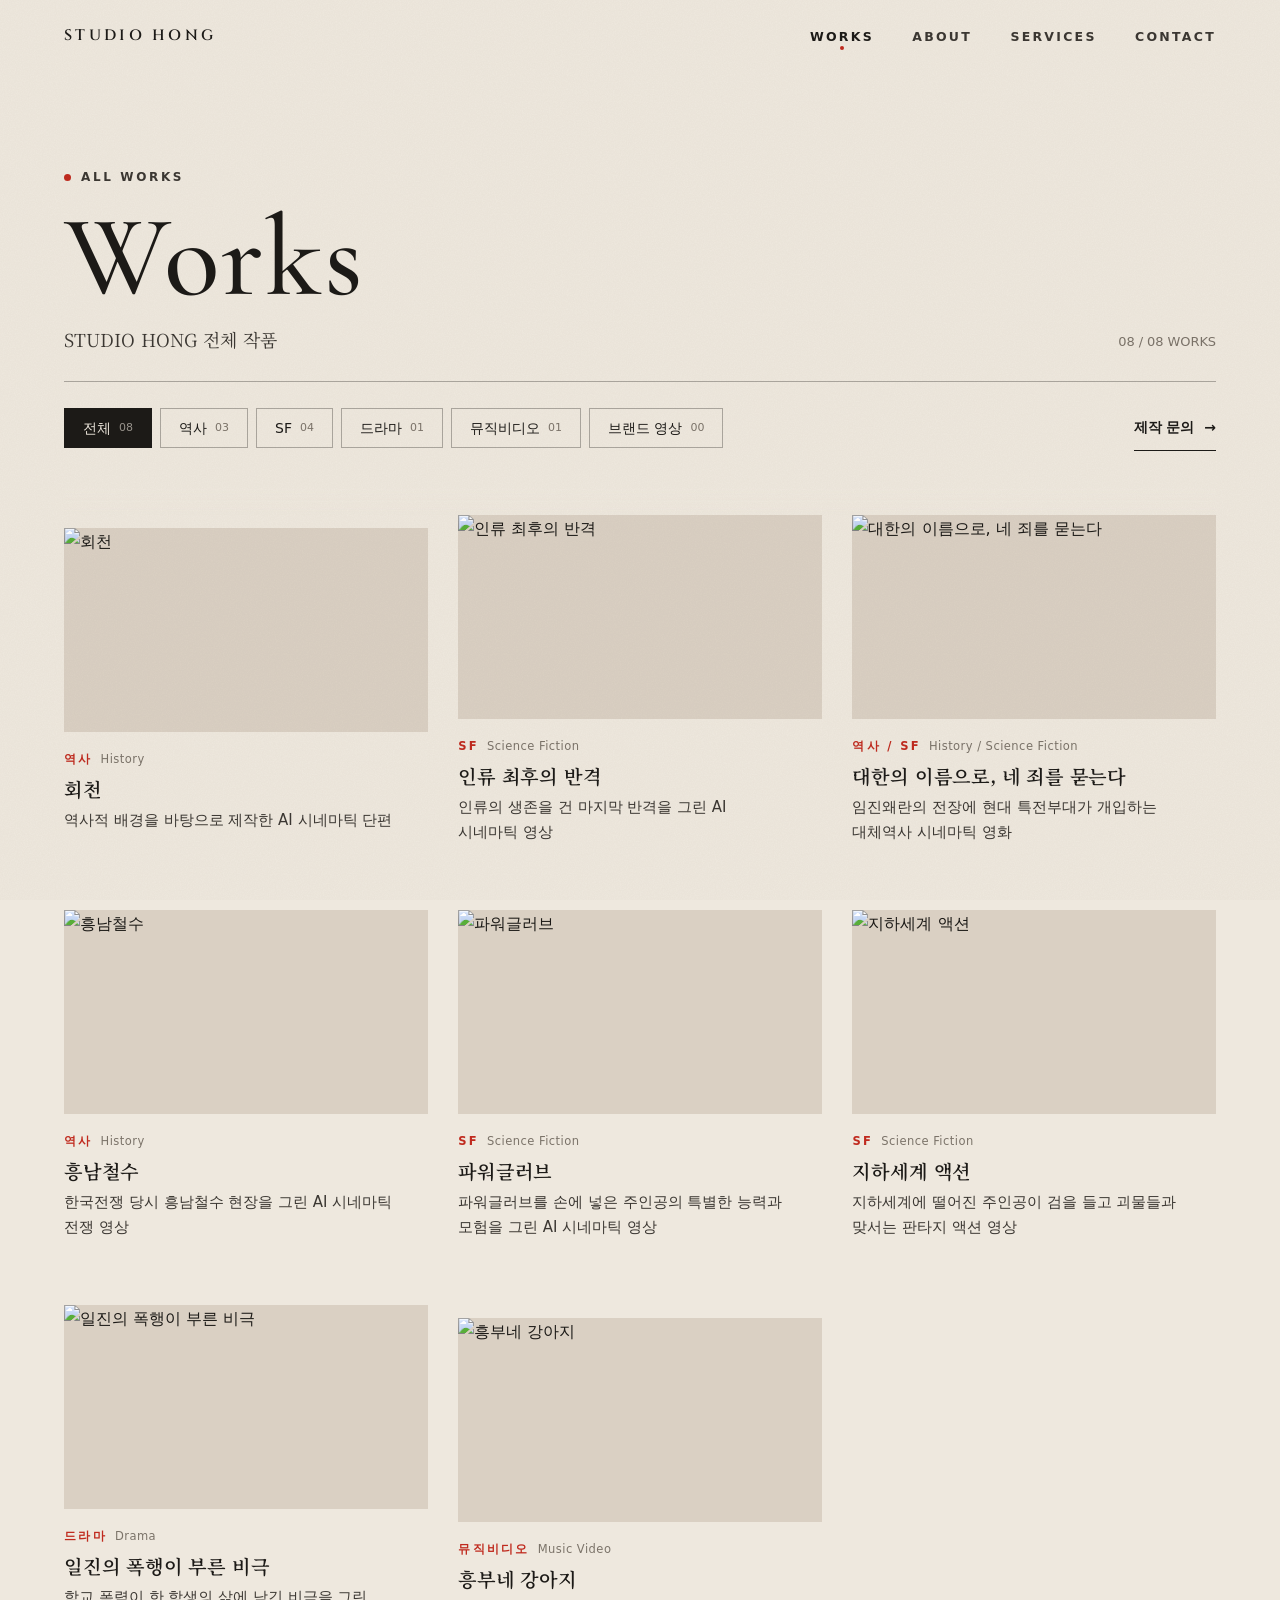
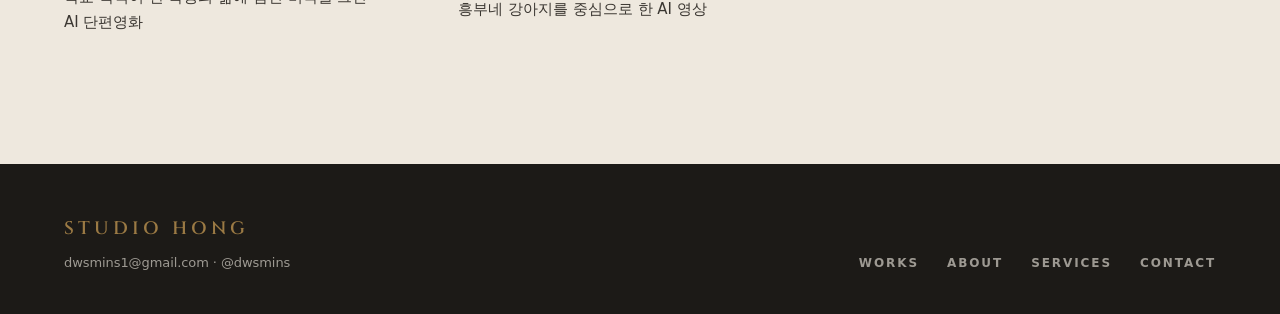
==== works.html @ 380b3703 "STUDIO HONG — AI cinematic film studio site" ====
<!doctype html>
<html lang="ko">
<head>
<meta charset="utf-8">
<meta name="viewport" content="width=device-width, initial-scale=1, viewport-fit=cover">
<title>WORKS — STUDIO HONG</title>
<meta name="theme-color" content="#EEE8DE">
<link rel="stylesheet" href="styles.css">
<style>
  .works-page { padding: calc(var(--nav-h) + clamp(48px, 7vw, 96px)) 0 clamp(80px, 10vw, 160px); }
  .wp-top { display: flex; justify-content: space-between; align-items: flex-end; gap: 24px; flex-wrap: wrap; padding-bottom: 28px; border-bottom: 1px solid var(--line-strong); }
  .wp-top .sec-title { font-size: clamp(56px, 9vw, 140px); }
  .wp-count { font-size: 13px; color: var(--muted); font-variant-numeric: tabular-nums; }
  .wp-bar { display: flex; justify-content: space-between; align-items: center; gap: 16px; flex-wrap: wrap; padding: 24px 0 clamp(36px, 5vw, 64px); position: sticky; top: var(--nav-h); z-index: 5; background: linear-gradient(var(--paper) 80%, rgba(238,232,222,0)); }
  .wp-grid { display: grid; grid-template-columns: repeat(3, minmax(0, 1fr)); gap: clamp(44px, 5vw, 64px) clamp(18px, 2.4vw, 32px); }
  .wp-grid .work-title { font-size: clamp(18px, 1.5vw, 22px); }
  .wp-empty { grid-column: 1 / -1; padding: 80px 0; text-align: center; color: var(--muted); border: 1px dashed var(--line-strong); }
  @media (max-width: 1080px) { .wp-grid { grid-template-columns: repeat(2, minmax(0, 1fr)); } }
  @media (max-width: 640px) {
    .wp-grid { grid-template-columns: 1fr; }
    .wp-bar { margin: 0 calc(var(--pad) * -1); padding-left: var(--pad); padding-right: var(--pad); }
    .filters { flex-wrap: nowrap; overflow-x: auto; scrollbar-width: none; margin-right: calc(var(--pad) * -1); padding-right: var(--pad); }
    .filters::-webkit-scrollbar { display: none; }
    .filter { flex: none; }
  }
</style>
</head>
<body>

<header class="nav scrolled">
  <div class="wrap">
    <a href="index.html" class="wordmark" aria-label="STUDIO HONG 홈">STUDIO HONG</a>
    <nav aria-label="주 메뉴">
      <ul class="nav-links">
        <li><a href="works.html" aria-current="page">WORKS</a></li>
        <li><a href="index.html#about">ABOUT</a></li>
        <li><a href="index.html#services">SERVICES</a></li>
        <li><a href="index.html#contact">CONTACT</a></li>
      </ul>
    </nav>
    <button class="nav-toggle" aria-label="메뉴 열기" aria-expanded="false"><span></span><span></span></button>
  </div>
</header>
<div class="mobile-menu">
  <a href="works.html">WORKS <small>작품</small></a>
  <a href="index.html#about">ABOUT <small>소개</small></a>
  <a href="index.html#services">SERVICES <small>제작 분야</small></a>
  <a href="index.html#contact">CONTACT <small>문의</small></a>
</div>

<main class="works-page" data-screen-label="Works Archive">
  <div class="wrap">
    <div class="wp-top">
      <div>
        <div class="eyebrow">All Works</div>
        <h1 class="sec-title">Works<span class="ko">STUDIO HONG 전체 작품</span></h1>
      </div>
      <div class="wp-count" id="count"></div>
    </div>
    <div class="wp-bar">
      <div class="filters" id="filters" role="group" aria-label="장르 분류"></div>
      <a href="index.html#contact" class="link-arrow">제작 문의 <span class="arr">→</span></a>
    </div>
    <div class="wp-grid" id="grid"></div>
  </div>
</main>

<footer class="footer">
  <div class="wrap">
    <div>
      <div class="wordmark">STUDIO HONG</div>
      <p style="margin-top:14px"><a href="mailto:dwsmins1@gmail.com">dwsmins1@gmail.com</a> · <a href="https://www.instagram.com/dwsmins/" target="_blank" rel="noopener">@dwsmins</a></p>
    </div>
    <nav><a href="works.html">WORKS</a><a href="index.html#about">ABOUT</a><a href="index.html#services">SERVICES</a><a href="index.html#contact">CONTACT</a></nav>
  </div>
</footer>

<script src="works-data.js"></script>
<script src="site.js"></script>
<script>
(function () {
  const { WORKS, GENRES, workCard, esc, hasGenre } = window.StudioHong;
  const valid = GENRES.map((g) => g.key);
  let current = new URLSearchParams(location.search).get('genre');
  if (!valid.includes(current)) current = 'all';

  const filters = document.getElementById('filters');
  filters.innerHTML = GENRES.map((g) => {
    const n = g.key === 'all' ? WORKS.length : WORKS.filter((w) => hasGenre(w, g.key)).length;
    return `<button class="filter" data-g="${g.key}">${esc(g.ko)} <small>${String(n).padStart(2, '0')}</small></button>`;
  }).join('');

  function render() {
    filters.querySelectorAll('.filter').forEach((b) => b.setAttribute('aria-pressed', b.dataset.g === current));
    const list = WORKS.map((w, i) => ({ w, i })).filter((x) => current === 'all' || hasGenre(x.w, current));
    document.getElementById('grid').innerHTML = list.length
      ? list.map((x) => workCard(x.w, x.i)).join('')
      : `<div class="wp-empty">이 분류의 작품은 준비 중입니다.</div>`;
    document.getElementById('count').textContent = `${String(list.length).padStart(2, '0')} / ${String(WORKS.length).padStart(2, '0')} WORKS`;
  }

  filters.addEventListener('click', (e) => {
    const b = e.target.closest('.filter'); if (!b) return;
    current = b.dataset.g;
    const url = new URL(location.href);
    current === 'all' ? url.searchParams.delete('genre') : url.searchParams.set('genre', current);
    history.replaceState(null, '', url);
    render();
  });
  render();
})();
</script>
</body>
</html>
---- styles.css ----
/* STUDIO HONG — shared styles */
@import url('https://fonts.googleapis.com/css2?family=Cinzel:wght@500;600&family=Cormorant+Garamond:ital,wght@0,500;0,600;1,500&family=Noto+Serif+KR:wght@400;600;700&display=swap');
@import url('https://cdn.jsdelivr.net/gh/orioncactus/pretendard@v1.3.9/dist/web/static/pretendard.min.css');

:root {
  --paper-hero: #D2C8BC;   /* 로고 영상 배경색과 동일 */
  --paper: #EEE8DE;
  --paper-2: #E5DDD1;
  --paper-3: #DAD0C3;
  --ink: #1C1A17;
  --ink-2: #3B3732;
  --muted: #7B7369;
  --line: rgba(28, 26, 23, .14);
  --line-strong: rgba(28, 26, 23, .32);
  --red: #C02A1E;          /* 다홍 포인트 */
  --red-deep: #9E2117;
  --gold: #9B7A44;         /* 로고·작은 강조에만 */
  --serif-ko: 'Noto Serif KR', serif;
  --serif-en: 'Cormorant Garamond', 'Noto Serif KR', serif;
  --wordmark: 'Cinzel', 'Cormorant Garamond', serif;
  --sans: 'Pretendard', system-ui, sans-serif;
  --pad: clamp(20px, 5vw, 72px);
  --max: 1440px;
  --nav-h: 72px;
}

* { box-sizing: border-box; margin: 0; padding: 0; }
html { scroll-behavior: smooth; scroll-padding-top: var(--nav-h); -webkit-text-size-adjust: 100%; }
body {
  background: var(--paper);
  color: var(--ink);
  font-family: var(--sans);
  font-size: 16px;
  line-height: 1.7;
  letter-spacing: -0.005em;
  word-break: keep-all;
  -webkit-font-smoothing: antialiased;
}
img, video { display: block; max-width: 100%; }
a { color: inherit; text-decoration: none; }
button { font: inherit; color: inherit; background: none; border: 0; cursor: pointer; }
::selection { background: var(--red); color: var(--paper); }

/* subtle hanji grain over everything */
body::after {
  content: ''; position: fixed; inset: 0; pointer-events: none; z-index: 200;
  opacity: .35; mix-blend-mode: multiply;
  background-image: url("data:image/svg+xml,%3Csvg xmlns='http://www.w3.org/2000/svg' width='220' height='220'%3E%3Cfilter id='n'%3E%3CfeTurbulence type='fractalNoise' baseFrequency='.85' numOctaves='3' stitchTiles='stitch'/%3E%3CfeColorMatrix values='0 0 0 0 0.45 0 0 0 0 0.4 0 0 0 0 0.34 0 0 0 .22 0'/%3E%3C/filter%3E%3Crect width='100%25' height='100%25' filter='url(%23n)'/%3E%3C/svg%3E");
}

.wrap { max-width: var(--max); margin: 0 auto; padding: 0 var(--pad); }

/* ---------- Wordmark ---------- */
.wordmark {
  font-family: var(--wordmark); font-weight: 600;
  letter-spacing: .22em; font-size: 15px; line-height: 1;
  color: var(--ink); white-space: nowrap;
}
.wordmark.gold { color: var(--gold); }

/* ---------- Navigation ---------- */
.nav {
  position: fixed; inset: 0 0 auto 0; z-index: 100; height: var(--nav-h);
  display: flex; align-items: center;
  transition: background .35s ease, border-color .35s ease;
  border-bottom: 1px solid transparent;
}
.nav.scrolled {
  background: rgba(238, 232, 222, .88);
  -webkit-backdrop-filter: blur(12px); backdrop-filter: blur(12px);
  border-bottom-color: var(--line);
}
.nav .wrap { width: 100%; display: flex; align-items: center; justify-content: space-between; }
.nav-links { display: flex; gap: clamp(24px, 3vw, 48px); list-style: none; }
.nav-links a {
  font-size: 12.5px; font-weight: 600; letter-spacing: .18em;
  position: relative; padding: 6px 0; color: var(--ink-2);
}
.nav-links a::after {
  content: ''; position: absolute; left: 50%; bottom: 0; width: 4px; height: 4px; border-radius: 50%;
  background: var(--red); transform: translateX(-50%) scale(0); transition: transform .25s ease;
}
.nav-links a:hover, .nav-links a[aria-current="page"] { color: var(--ink); }
.nav-links a:hover::after, .nav-links a[aria-current="page"]::after { transform: translateX(-50%) scale(1); }

.nav-toggle { display: none; width: 44px; height: 44px; margin-right: -10px; position: relative; }
.nav-toggle span { position: absolute; left: 11px; right: 11px; height: 1.5px; background: var(--ink); transition: transform .3s ease, top .3s ease; }
.nav-toggle span:nth-child(1) { top: 18px; }
.nav-toggle span:nth-child(2) { top: 25px; }
.nav-open .nav-toggle span:nth-child(1) { top: 21.5px; transform: rotate(45deg); }
.nav-open .nav-toggle span:nth-child(2) { top: 21.5px; transform: rotate(-45deg); }

.mobile-menu {
  position: fixed; inset: 0; z-index: 90; background: var(--paper);
  display: flex; flex-direction: column; justify-content: center; padding: 0 var(--pad);
  opacity: 0; visibility: hidden; transition: opacity .3s ease, visibility .3s;
}
.nav-open .mobile-menu { opacity: 1; visibility: visible; }
.mobile-menu a {
  font-family: var(--serif-en); font-size: 44px; font-weight: 500; letter-spacing: .06em;
  padding: 10px 0; border-bottom: 1px solid var(--line); display: flex; justify-content: space-between; align-items: baseline;
}
.mobile-menu a small { font-family: var(--sans); font-size: 13px; color: var(--muted); letter-spacing: 0; }
.mobile-menu .mm-foot { margin-top: 40px; font-size: 14px; color: var(--muted); display: grid; gap: 4px; }

@media (max-width: 760px) {
  :root { --nav-h: 60px; }
  .nav-links { display: none; }
  .nav-toggle { display: block; }
  .wordmark { font-size: 13px; }
}

/* ---------- Buttons ---------- */
.btn {
  display: inline-flex; align-items: center; justify-content: center; gap: 12px;
  height: 52px; padding: 0 28px; font-size: 15px; font-weight: 600; letter-spacing: .01em;
  border: 1px solid var(--ink); transition: background .25s ease, color .25s ease, border-color .25s ease;
  white-space: nowrap;
}
.btn .arr { display: inline-block; transition: transform .25s ease; font-family: var(--sans); }
.btn:hover .arr { transform: translateX(4px); }
.btn-primary { background: var(--ink); color: var(--paper); }
.btn-primary:hover { background: var(--red); border-color: var(--red); }
.btn-ghost { color: var(--ink); background: transparent; }
.btn-ghost:hover { background: var(--ink); color: var(--paper); }

/* ---------- Section heads ---------- */
.eyebrow {
  display: inline-flex; align-items: center; gap: 10px;
  font-size: 12px; font-weight: 600; letter-spacing: .22em; color: var(--ink-2); text-transform: uppercase;
}
.eyebrow::before { content: ''; width: 7px; height: 7px; border-radius: 50%; background: var(--red); }
.sec-head {
  display: flex; align-items: flex-end; justify-content: space-between; gap: 24px; flex-wrap: wrap;
  padding-bottom: 28px; border-bottom: 1px solid var(--line-strong); margin-bottom: clamp(28px, 4vw, 48px);
}
.sec-title {
  font-family: var(--serif-en); font-weight: 500; font-size: clamp(44px, 6.4vw, 92px);
  line-height: .95; letter-spacing: .01em; margin-top: 14px;
}
.sec-title .ko { display: block; font-family: var(--serif-ko); font-size: clamp(16px, 1.4vw, 19px); font-weight: 400; letter-spacing: 0; color: var(--ink-2); margin-top: 14px; line-height: 1.5; }
.link-arrow {
  display: inline-flex; align-items: center; gap: 10px; font-size: 14px; font-weight: 600;
  padding: 10px 0; border-bottom: 1px solid var(--ink); white-space: nowrap;
}
.link-arrow:hover { color: var(--red); border-color: var(--red); }
.link-arrow .arr { transition: transform .25s ease; }
.link-arrow:hover .arr { transform: translateX(4px); }

/* ---------- Work cards ---------- */
.work { display: block; text-align: left; width: 100%; cursor: pointer; }
.work-thumb {
  position: relative; aspect-ratio: 16 / 9; overflow: hidden; background: var(--paper-3);
}
.work-thumb img { width: 100%; height: 100%; object-fit: cover; transition: transform .8s cubic-bezier(.2,.7,.2,1), filter .4s ease; }
.work:hover .work-thumb img { transform: scale(1.03); }
.work-thumb::after {
  content: ''; position: absolute; inset: 0; background: linear-gradient(to top, rgba(20,18,15,.35), transparent 45%);
  opacity: 0; transition: opacity .4s ease;
}
.work:hover .work-thumb::after { opacity: 1; }
.play {
  position: absolute; left: 20px; bottom: 20px; z-index: 2;
  display: inline-flex; align-items: center; gap: 10px; height: 40px; padding: 0 16px 0 12px;
  background: var(--paper); color: var(--ink); font-size: 12px; font-weight: 700; letter-spacing: .14em;
  opacity: 0; transform: translateY(6px); transition: opacity .3s ease, transform .3s ease;
}
.play i { width: 0; height: 0; border-left: 9px solid var(--red); border-top: 6px solid transparent; border-bottom: 6px solid transparent; }
.work:hover .play, .work:focus-visible .play { opacity: 1; transform: none; }
@media (hover: none) { .play { opacity: 1; transform: none; } }

/* placeholder thumbnail (자료 미입력) */
.thumb-empty {
  position: absolute; inset: 0; display: flex; flex-direction: column; align-items: center; justify-content: center; gap: 10px;
  background:
    repeating-linear-gradient(135deg, rgba(28,26,23,.045) 0 1px, transparent 1px 14px),
    var(--paper-2);
  color: var(--muted); font-family: ui-monospace, 'SFMono-Regular', Menlo, monospace; font-size: 12px; letter-spacing: .04em; text-align: center; padding: 16px;
  border: 1px dashed var(--line-strong);
}
.thumb-empty b { font-family: var(--serif-en); font-weight: 500; font-size: clamp(28px, 3vw, 44px); color: rgba(28,26,23,.18); letter-spacing: .12em; font-style: italic; }

.work-meta { display: grid; grid-template-columns: 1fr auto; gap: 6px 20px; padding-top: 18px; }
.work-genre { font-size: 11.5px; font-weight: 700; letter-spacing: .2em; color: var(--red); text-transform: uppercase; }
.work-genre span { color: var(--muted); font-weight: 500; letter-spacing: .04em; margin-left: 8px; text-transform: none; }
.work-genre.tbd-genre { color: var(--muted); font-weight: 500; letter-spacing: .02em; border-bottom: 1px dashed var(--line-strong); justify-self: start; }
.work-genre.tbd-genre::before { content: '✎ '; }
.work-info { font-size: 12.5px; color: var(--muted); font-variant-numeric: tabular-nums; text-align: right; }
.work-title { grid-column: 1 / -1; font-family: var(--serif-ko); font-weight: 600; font-size: clamp(20px, 1.8vw, 26px); line-height: 1.35; letter-spacing: -.01em; }
.work-desc { grid-column: 1 / -1; font-size: 15px; color: var(--ink-2); max-width: 60ch; text-wrap: pretty; }
.tbd { color: var(--muted); font-weight: 400; }
.tbd::before { content: '✎ '; font-size: .8em; }
.work-title.tbd { font-family: var(--sans); font-weight: 500; font-size: 17px; border-bottom: 1px dashed var(--line-strong); justify-self: start; }

.work.lead .work-thumb { aspect-ratio: 2.39 / 1; }
.work.lead .work-title { font-size: clamp(26px, 3vw, 40px); }
@media (max-width: 760px) { .work.lead .work-thumb { aspect-ratio: 16 / 9; } }

/* ---------- Genre filter ---------- */
.filters { display: flex; flex-wrap: wrap; gap: 8px; }
.filter {
  height: 40px; padding: 0 18px; border: 1px solid var(--line-strong); font-size: 14px; font-weight: 500;
  display: inline-flex; align-items: center; gap: 8px; transition: all .2s ease; background: transparent;
}
.filter small { font-size: 11px; color: var(--muted); font-variant-numeric: tabular-nums; }
.filter:hover { border-color: var(--ink); }
.filter[aria-pressed="true"] { background: var(--ink); color: var(--paper); border-color: var(--ink); }
.filter[aria-pressed="true"] small { color: rgba(238,232,222,.6); }

/* ---------- Video modal ---------- */
.modal {
  position: fixed; inset: 0; z-index: 300; background: rgba(20, 18, 15, .92);
  display: flex; align-items: center; justify-content: center; padding: var(--pad);
  opacity: 0; visibility: hidden; transition: opacity .3s ease, visibility .3s;
}
.modal.open { opacity: 1; visibility: visible; }
.modal-inner { width: min(1280px, 100%); }
.modal-frame { position: relative; aspect-ratio: 16 / 9; background: #000; }
.modal-frame iframe { position: absolute; inset: 0; width: 100%; height: 100%; border: 0; }
.modal-cap { display: flex; justify-content: space-between; gap: 20px; color: var(--paper); padding-top: 16px; font-size: 14px; }
.modal-cap .work-genre { color: #E0574A; }
.modal-cap a { color: rgba(238,232,222,.7); border-bottom: 1px solid rgba(238,232,222,.3); }
.modal-close {
  position: absolute; top: 16px; right: 16px; width: 48px; height: 48px; color: var(--paper);
  font-size: 28px; line-height: 1; font-weight: 300;
}

/* ---------- Footer ---------- */
.footer { background: var(--ink); color: rgba(238,232,222,.62); padding: 56px 0 40px; font-size: 13px; }
.footer .wrap { display: flex; justify-content: space-between; align-items: flex-end; gap: 24px; flex-wrap: wrap; }
.footer .wordmark { color: var(--gold); font-size: 18px; }
.footer nav { display: flex; gap: 28px; letter-spacing: .16em; font-weight: 600; font-size: 12px; }
.footer nav a:hover { color: var(--paper); }

.reveal { opacity: 0; transform: translateY(16px); transition: opacity .8s ease, transform .8s ease; }
.reveal.in { opacity: 1; transform: none; }
@media (prefers-reduced-motion: reduce) {
  html { scroll-behavior: auto; }
  .reveal { opacity: 1; transform: none; transition: none; }
  * { transition-duration: .01ms !important; }
}
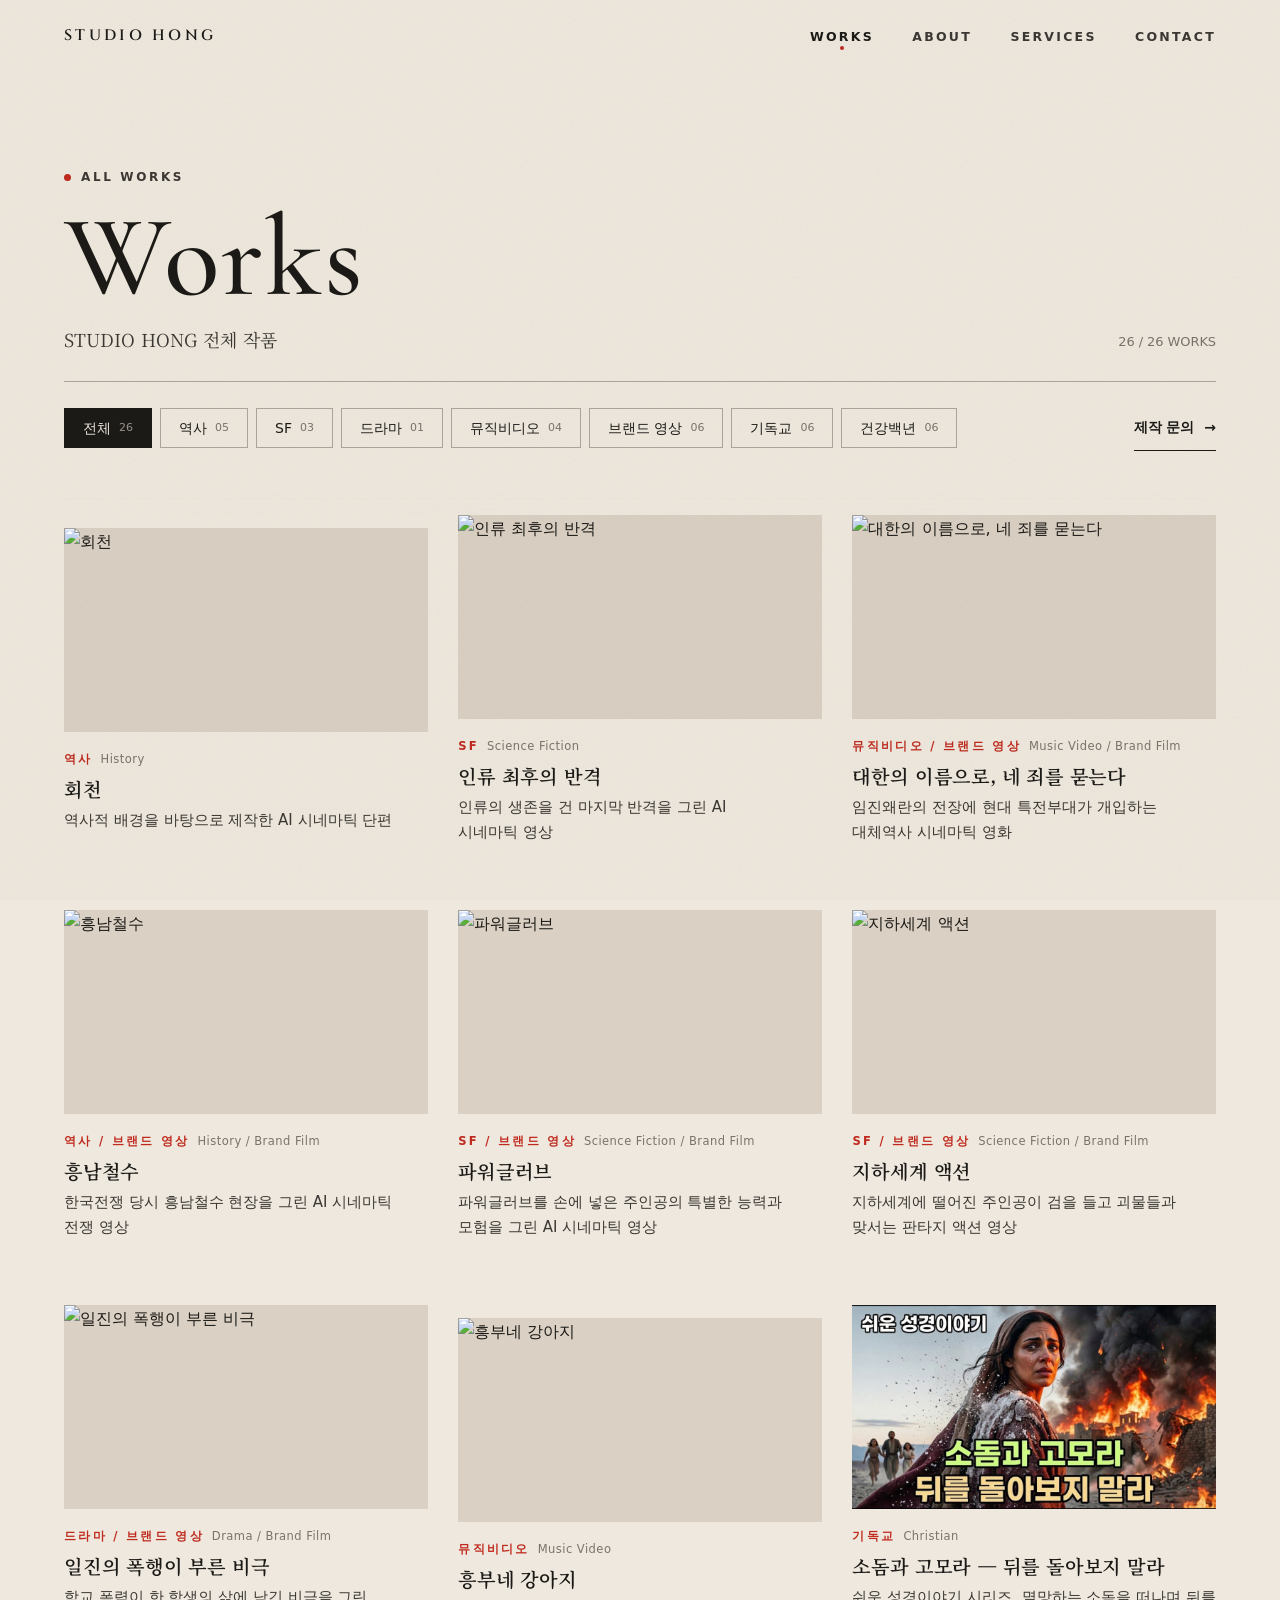
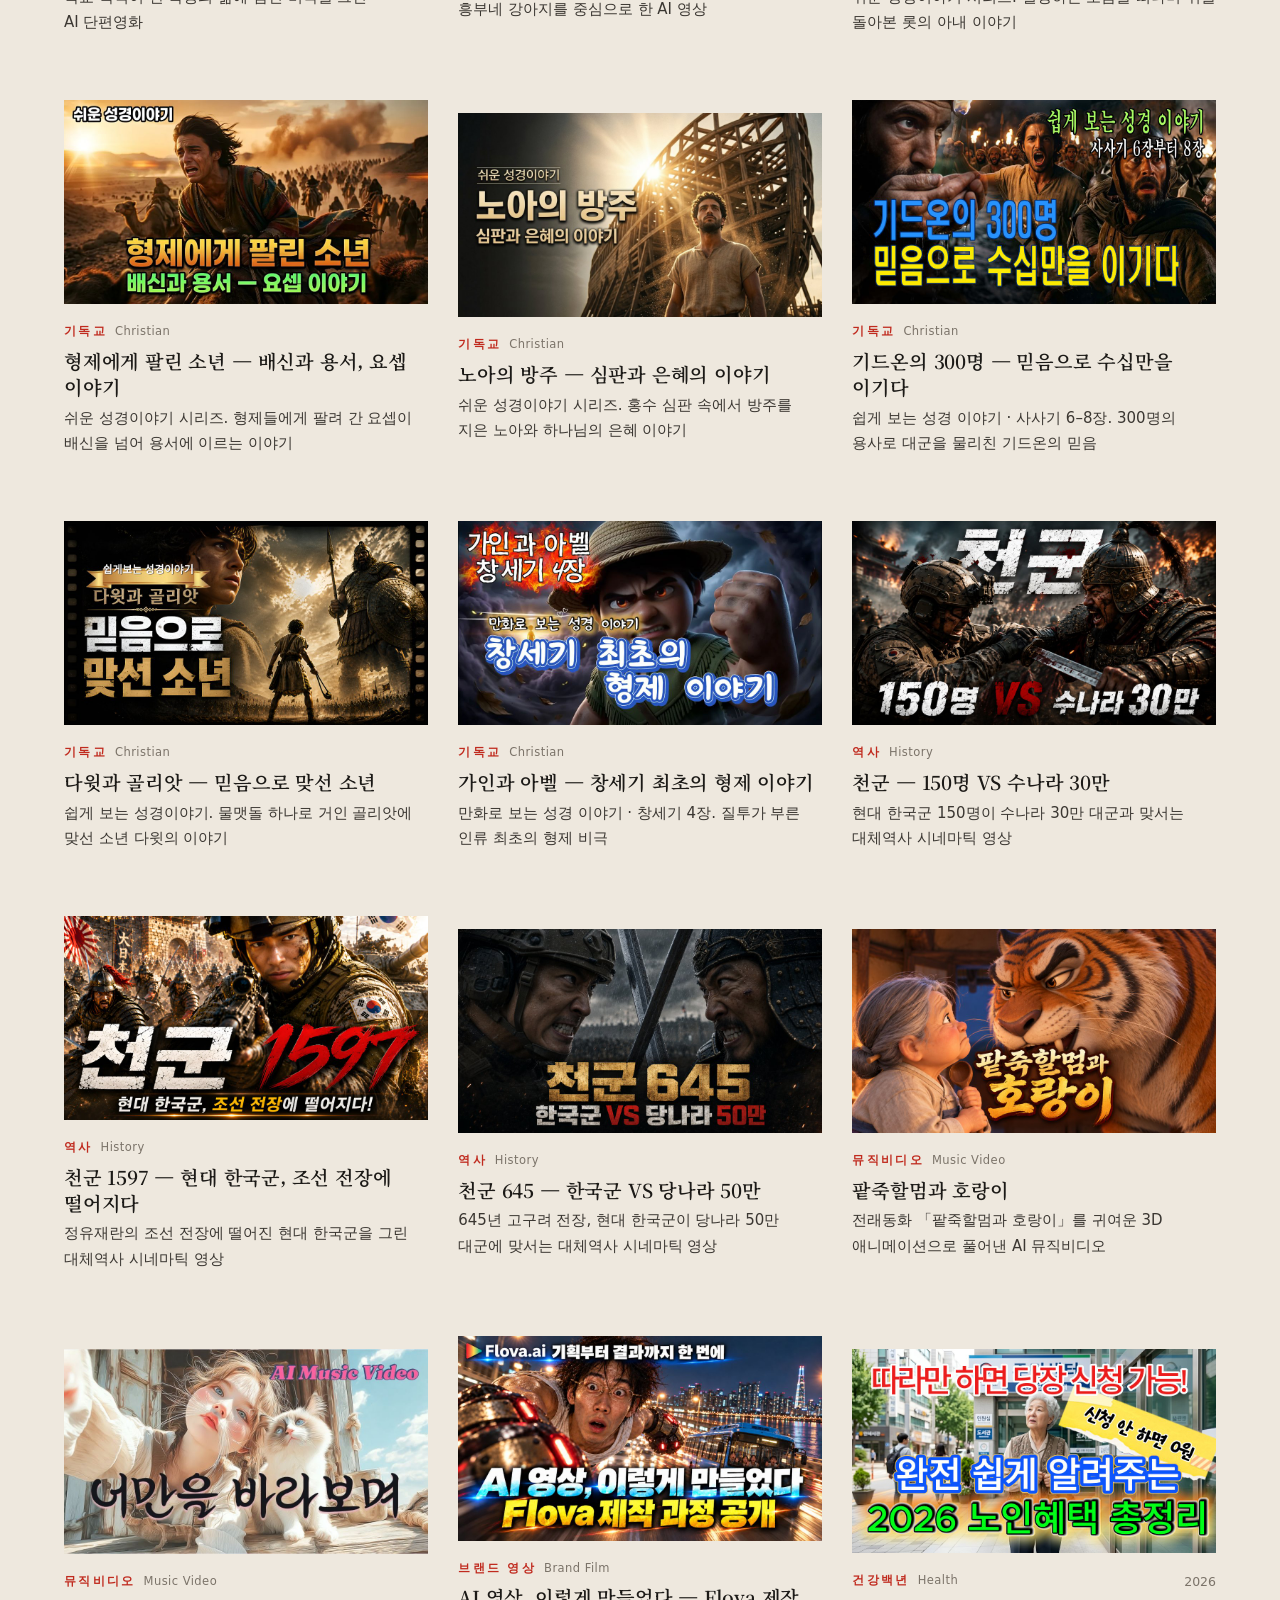
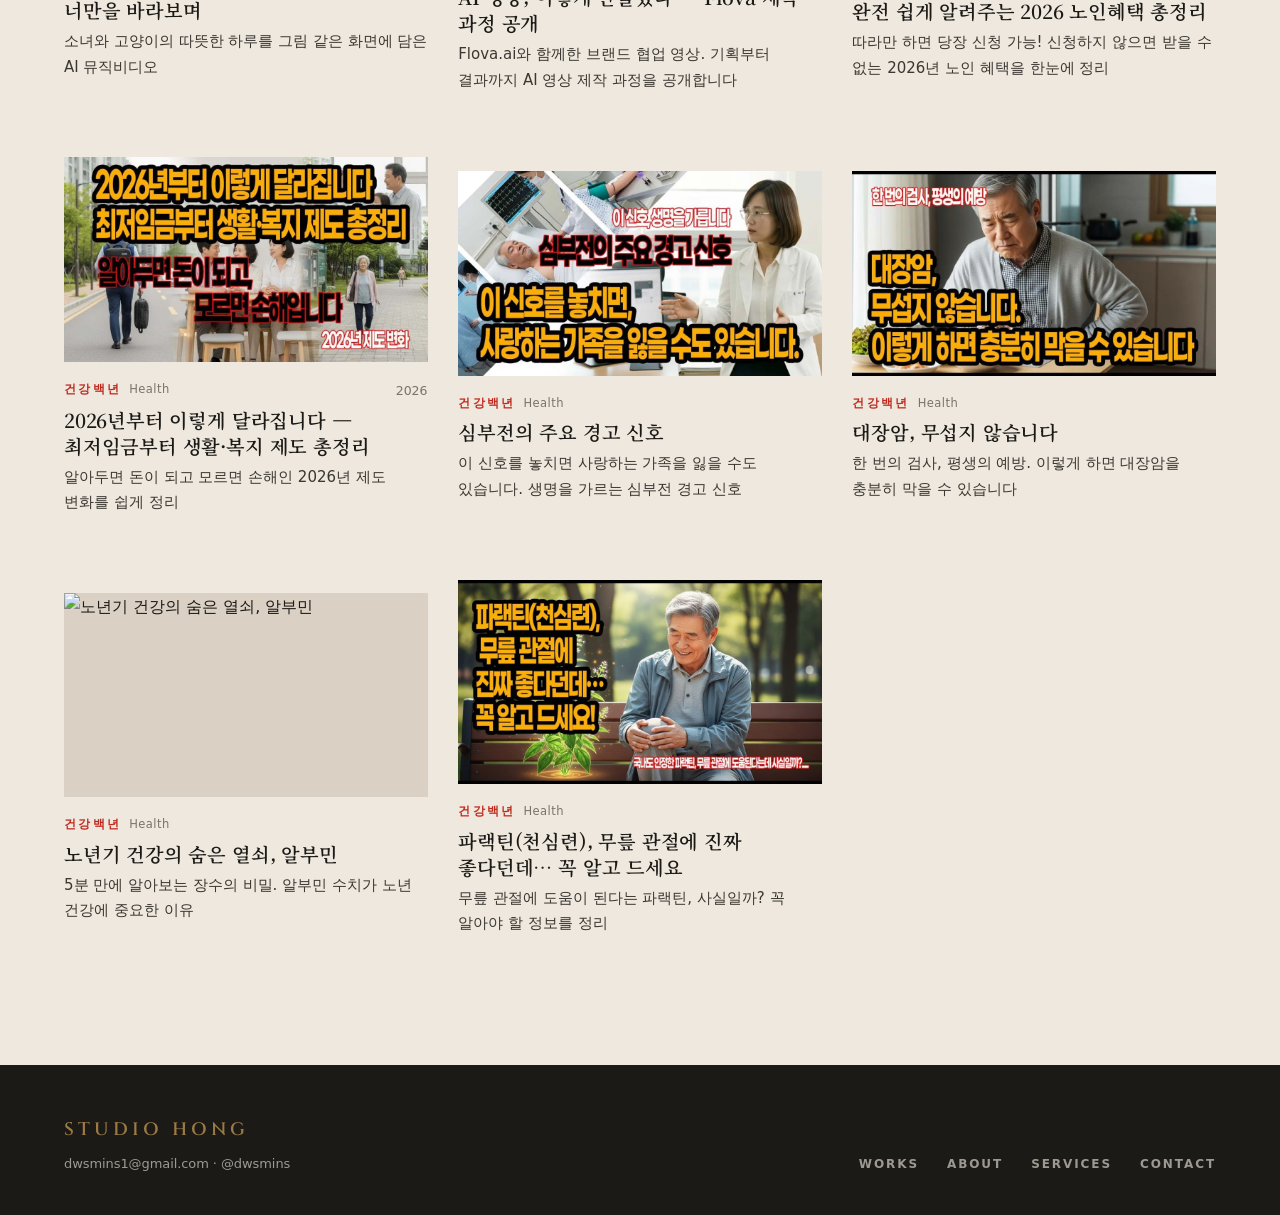
==== commit 1d2a5a4d: "Update works to latest set (26) with thumbnails and webm; keep hero audio toggle" ====
--- a/works.html
+++ b/works.html
@@ -5,7 +5,7 @@
 <meta name="viewport" content="width=device-width, initial-scale=1, viewport-fit=cover">
 <title>WORKS — STUDIO HONG</title>
 <meta name="theme-color" content="#EEE8DE">
-<link rel="stylesheet" href="styles.css">
+<link rel="stylesheet" href="styles.css?v=20261112">
 <style>
   .works-page { padding: calc(var(--nav-h) + clamp(48px, 7vw, 96px)) 0 clamp(80px, 10vw, 160px); }
   .wp-top { display: flex; justify-content: space-between; align-items: flex-end; gap: 24px; flex-wrap: wrap; padding-bottom: 28px; border-bottom: 1px solid var(--line-strong); }
@@ -75,8 +75,8 @@
   </div>
 </footer>
 
-<script src="works-data.js"></script>
-<script src="site.js"></script>
+<script src="works-data.js?v=20261112"></script>
+<script src="site.js?v=20261112"></script>
 <script>
 (function () {
   const { WORKS, GENRES, workCard, esc, hasGenre } = window.StudioHong;
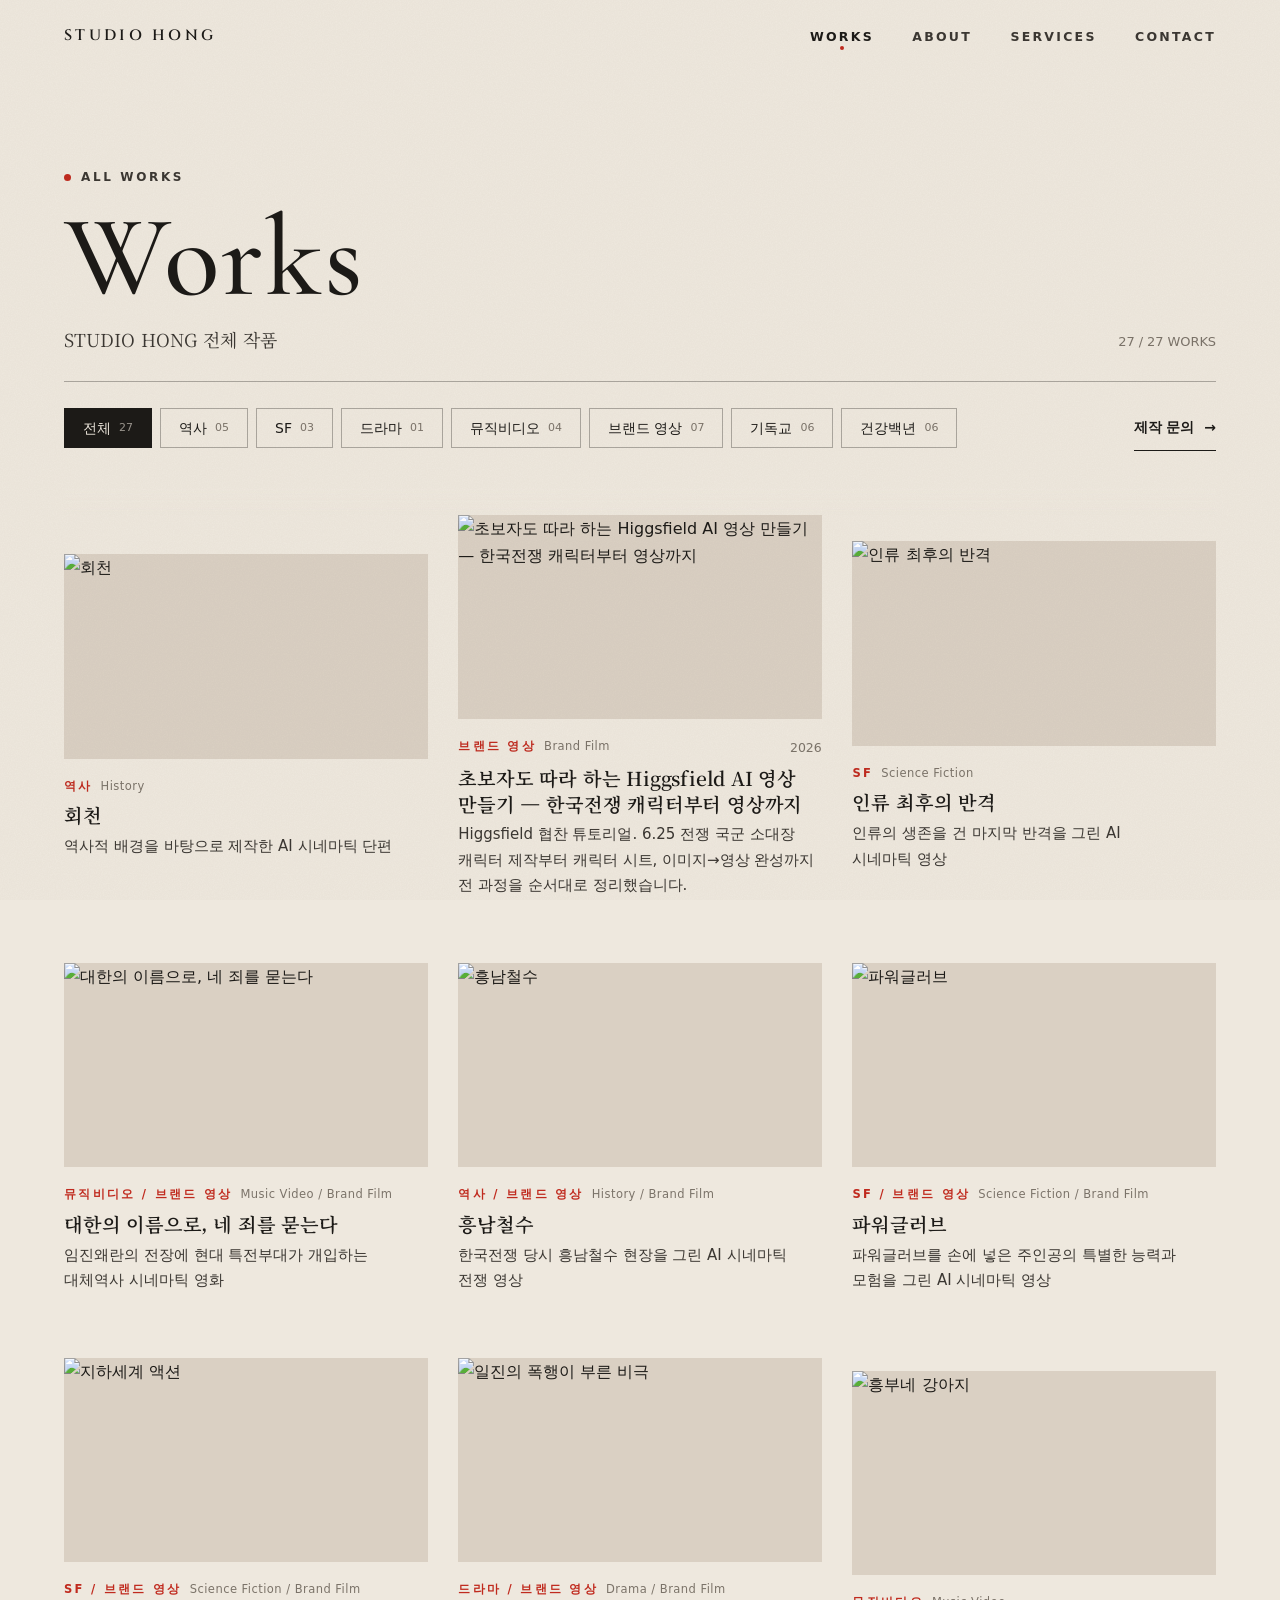
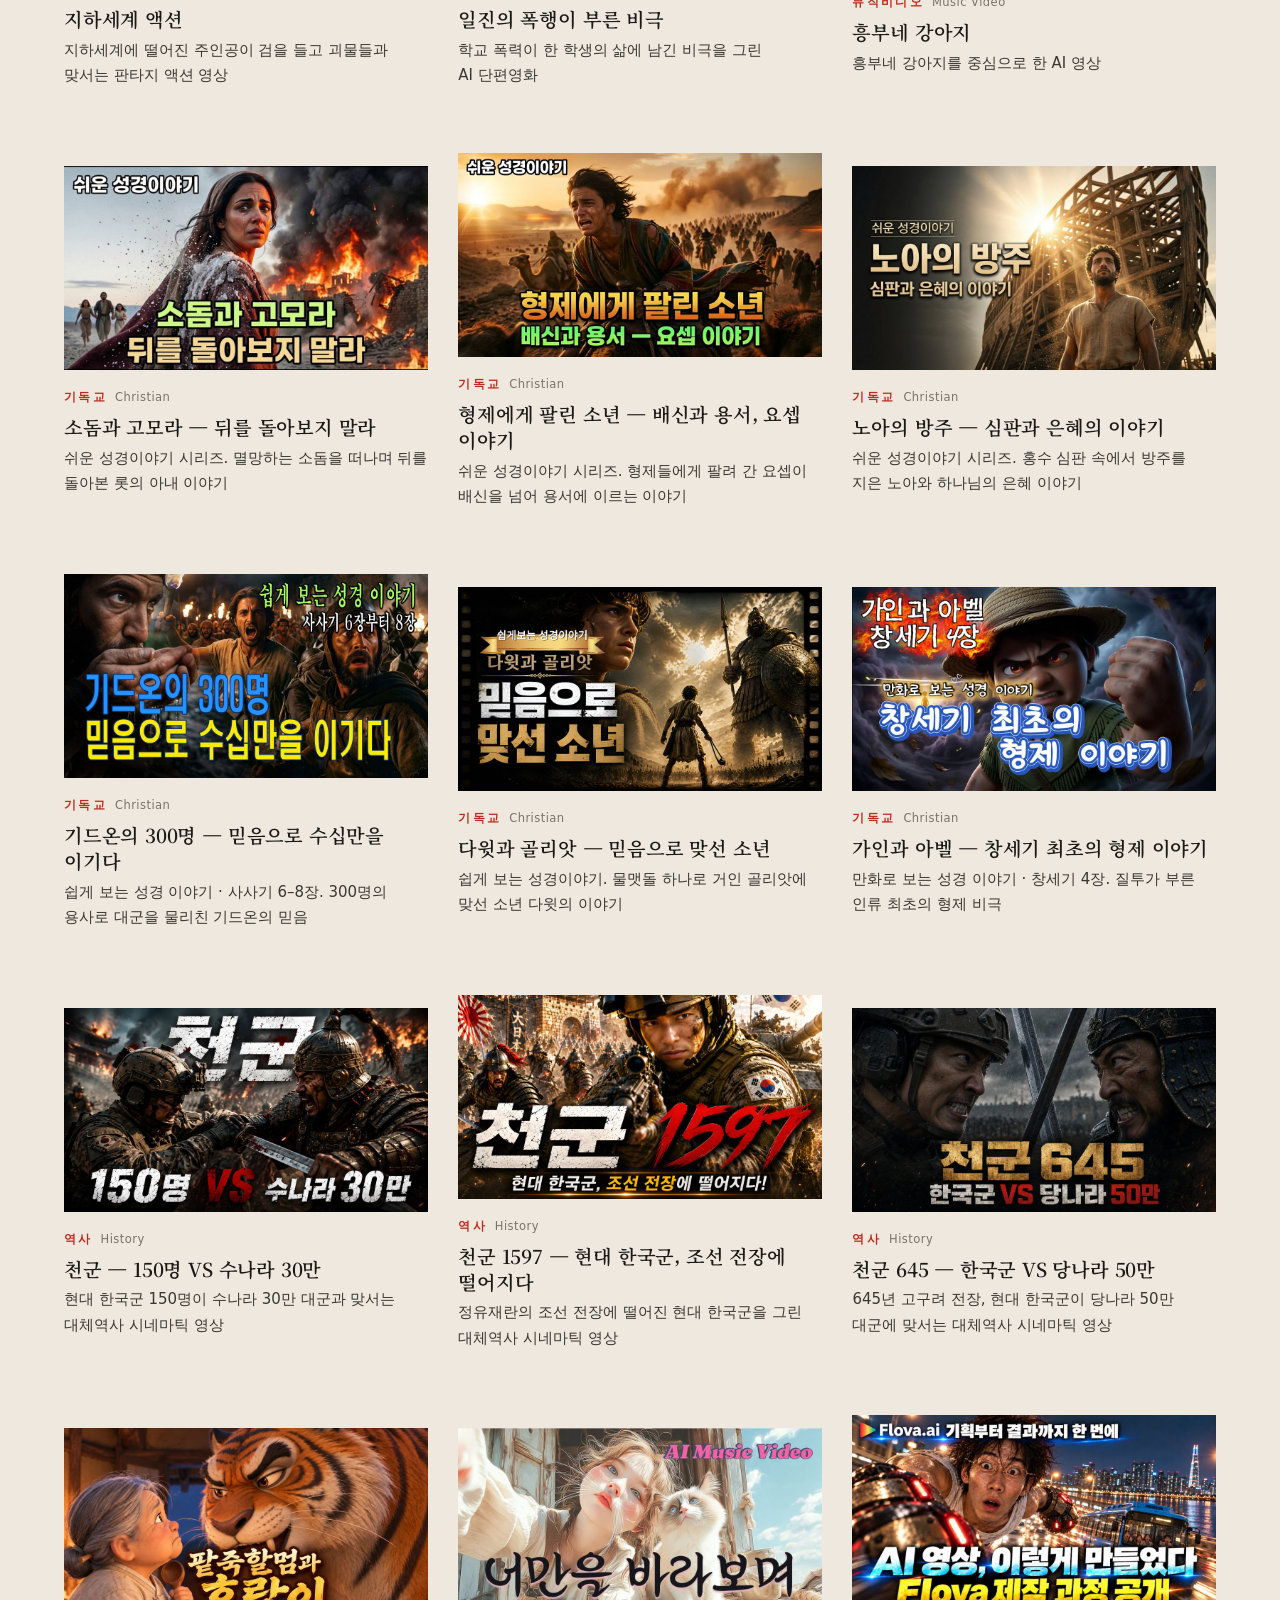
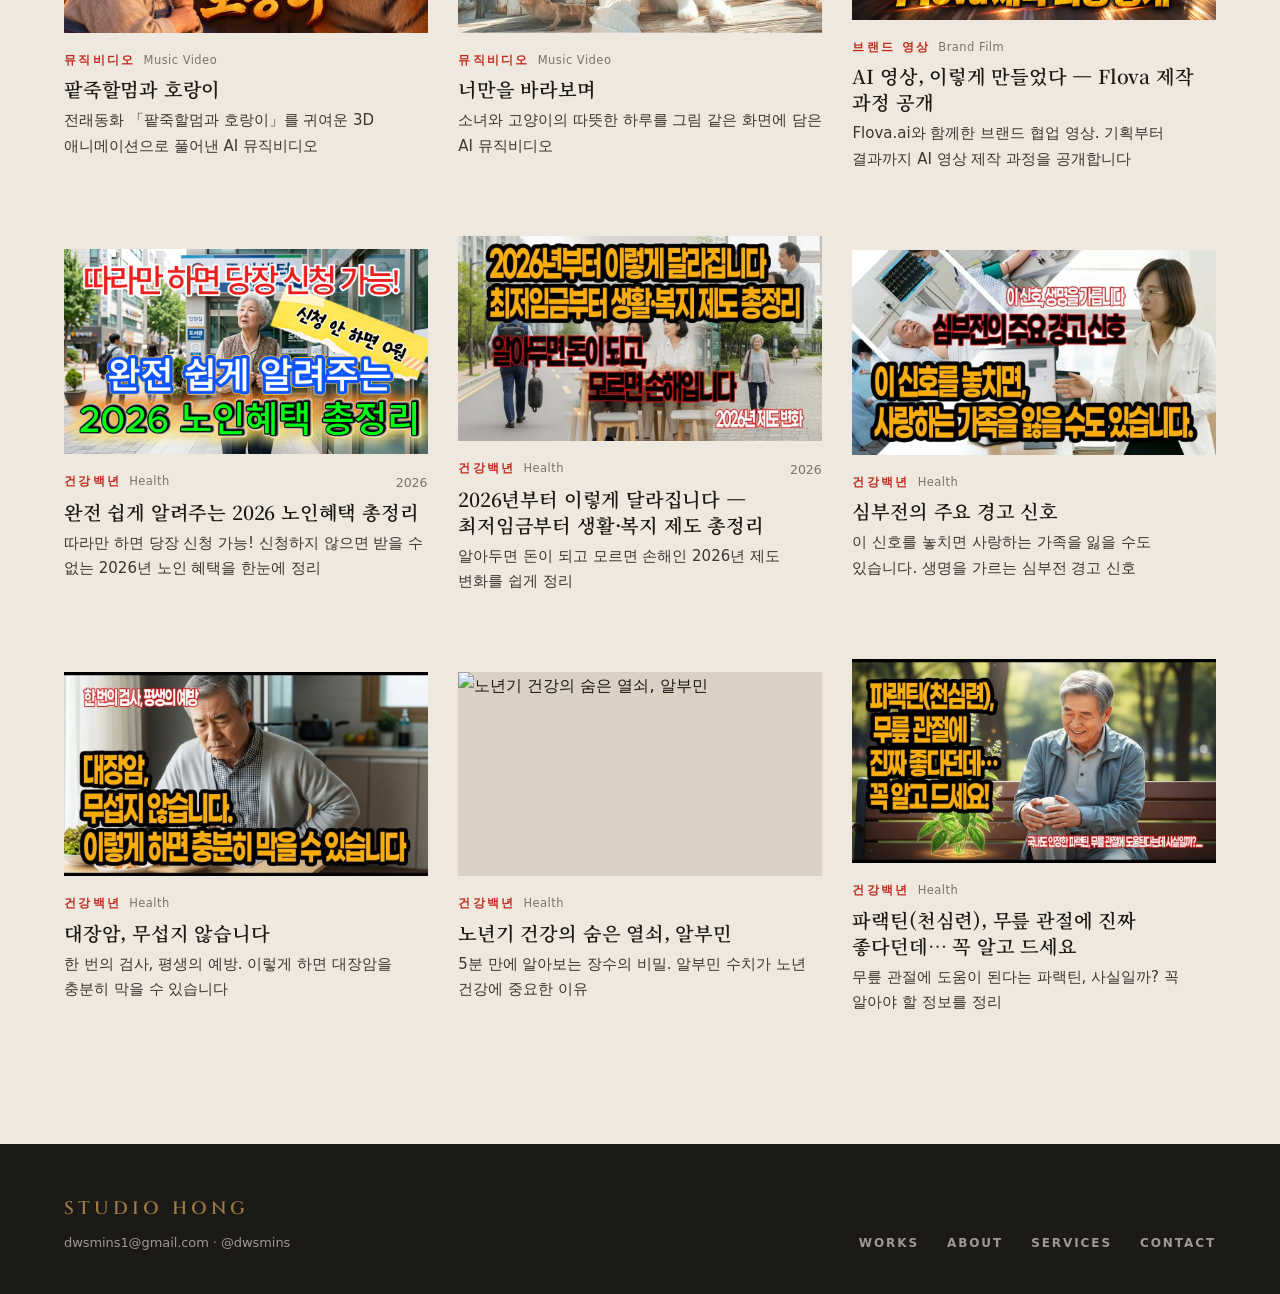
==== commit d2b77204: "Add brand work: Higgsfield AI video tutorial; bump cache to 20261113" ====
--- a/works.html
+++ b/works.html
@@ -5,7 +5,7 @@
 <meta name="viewport" content="width=device-width, initial-scale=1, viewport-fit=cover">
 <title>WORKS — STUDIO HONG</title>
 <meta name="theme-color" content="#EEE8DE">
-<link rel="stylesheet" href="styles.css?v=20261112">
+<link rel="stylesheet" href="styles.css?v=20261113">
 <style>
   .works-page { padding: calc(var(--nav-h) + clamp(48px, 7vw, 96px)) 0 clamp(80px, 10vw, 160px); }
   .wp-top { display: flex; justify-content: space-between; align-items: flex-end; gap: 24px; flex-wrap: wrap; padding-bottom: 28px; border-bottom: 1px solid var(--line-strong); }
@@ -75,8 +75,8 @@
   </div>
 </footer>
 
-<script src="works-data.js?v=20261112"></script>
-<script src="site.js?v=20261112"></script>
+<script src="works-data.js?v=20261113"></script>
+<script src="site.js?v=20261113"></script>
 <script>
 (function () {
   const { WORKS, GENRES, workCard, esc, hasGenre } = window.StudioHong;
